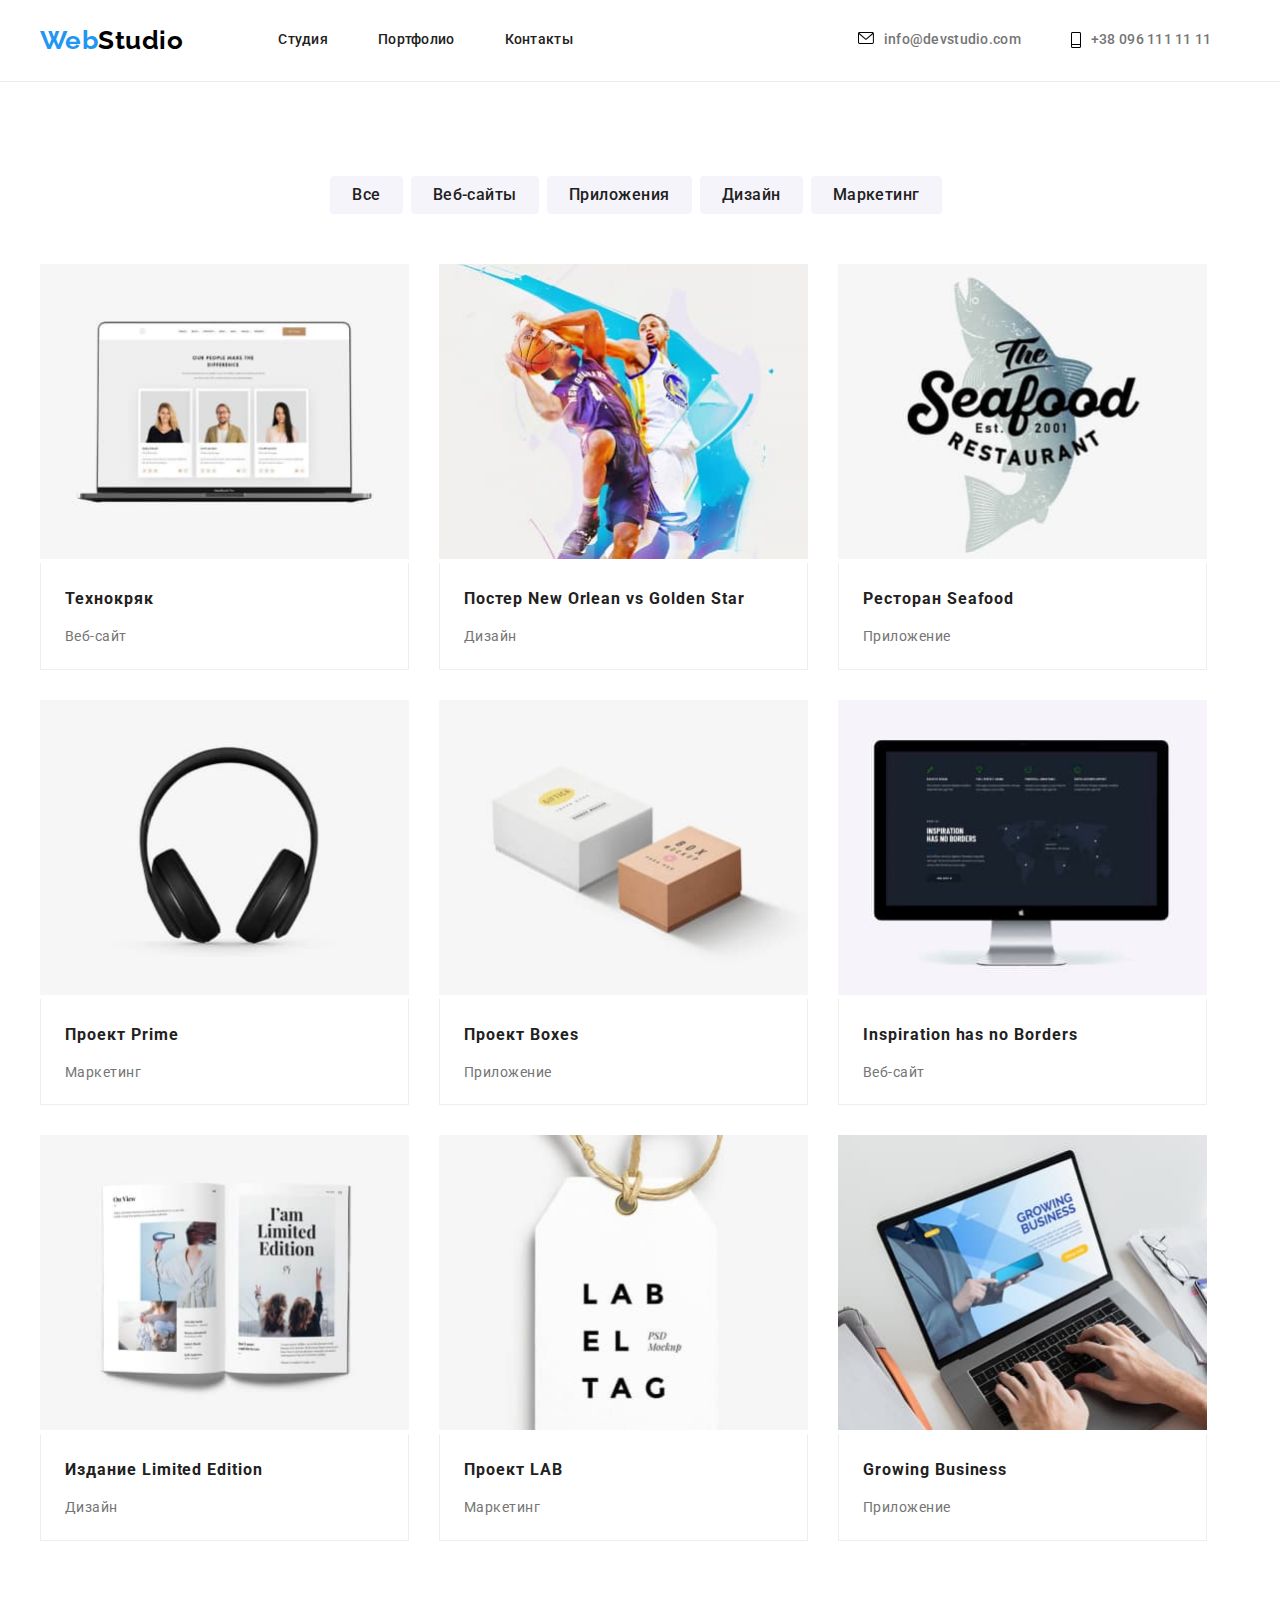
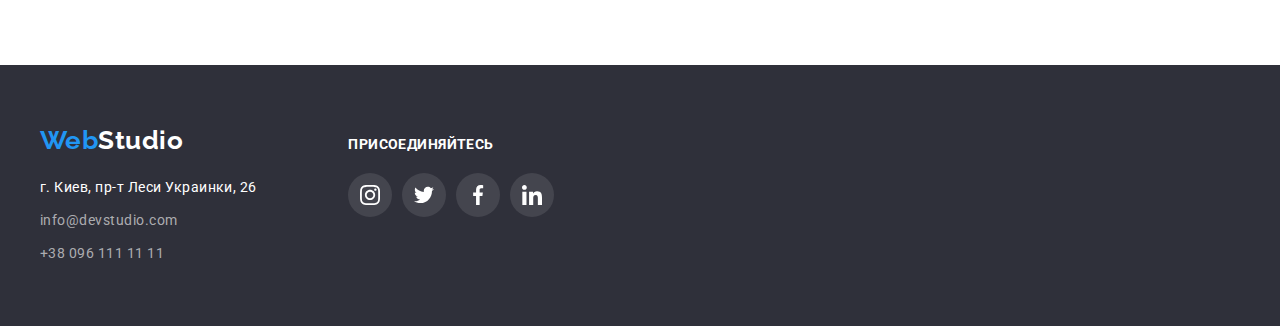
==== portfolio.html @ 30531b29 "ывы" ====
<!DOCTYPE html>
<html lang="ru">

<head>
    <meta charset="UTF-8">
    <meta http-equiv="X-UA-Compatible" content="IE=edge">
    <meta name="viewport" content="width=device-width, initial-scale=1.0">
    <title>Портфолио</title>
    <link rel="stylesheet" href="https://cdnjs.cloudflare.com/ajax/libs/modern-normalize/1.1.0/modern-normalize.min.css"
        integrity="sha512-wpPYUAdjBVSE4KJnH1VR1HeZfpl1ub8YT/NKx4PuQ5NmX2tKuGu6U/JRp5y+Y8XG2tV+wKQpNHVUX03MfMFn9Q=="
        crossorigin="anonymous" referrerpolicy="no-referrer" />
    <link
        href="https://fonts.googleapis.com/css2?family=Raleway:wght@700&family=Roboto:wght@400;500;700;900&display=swap"
        rel="stylesheet">
    <link rel="stylesheet" href="css/style.css">
</head>

<body>
    <header>
        <div class="container header-container">
            <a href="#" class="logo">Web<span class="top-logo">Studio</span></a>

            <nav>
                <ul class="navigation">
                    <li class="navigation-item">
                        <a href="./index.html" class="navigation-item-content">
                            Студия</a>
                    </li>

                    <li class="navigation-item">
                        <a href="#" class="navigation-item-content">
                            Портфолио</a>
                    </li>


                    <li class="navigation-item">
                        <a href="#" class="navigation-item-content">
                            Контакты</a>
                    </li>
                </ul>
            </nav>

            <ul class="contacts">
                <li class="contacts-item">
                    <a href="mailto:info@devstudio.com" class="contacts-item-content">
                        <svg class="contacts-icon" width="16" height="12">
                            <use href="./images/sprite.svg#icon-mail"></use>
                        </svg>
                        info@devstudio.com
                    </a>
                </li>

                <li class="contacts-item">
                    <a href="tel:+380961111111" class="contacts-item-content">
                        <svg class="contacts-icon" width="10" height="16">
                            <use href="./images/sprite.svg#icon-phone"></use>
                        </svg>
                        +38 096 111 11 11
                    </a>
                </li>
            </ul>
        </div>
    </header>
    <section class="section">
        <div class="container">
            <!-------------------TABS------------------->
            <ul class="tabs">
                <li><button class="tab" type="button">Все</button></li>
                <li><button class="tab" type="button">Веб-сайты</button></li>
                <li><button class="tab" type="button">Приложения</button></li>
                <li><button class="tab" type="button">Дизайн</button></li>
                <li><button class="tab" type="button">Маркетинг</button></li>
            </ul>

            <!-------------------GALLERY------------------->
            <ul class="galarry">

                <li class="photo-galarry">
                    <img src="./images/portfolio-img8.jpg" alt="портфолио-мужчин-и-женщин"
                        class="img-busines-portfolio">
                    <div class="photo_tittles">
                        <p class="production">Технокряк
                        <p>
                        <p class="message">Веб-сайт</p>
                    </div>
                </li>

                <li class="photo-galarry">
                    <img src="./images/portfolio-img9.jpg" alt="два-баскетболиста-в-прыжке"
                        class="img-busines-portfolio">
                    <div class="photo_tittles">
                        <p class="production">Постер New Orlean vs Golden Star
                        <p>
                        <p class="message">Дизайн</p>
                    </div>
                </li>

                <li class="photo-galarry">
                    <img src="./images/portfolio-img7.jpg" alt="логотип-рыба" class="img-busines-portfolio">
                    <div class="photo_tittles">
                        <p class="production">Ресторан Seafood
                        <p>
                        <p class="message">Приложение</p>
                    </div>
                </li>

                <li class="photo-galarry">
                    <img src="./images/portfolio-img6.jpg" alt="большие-наушники" class="img-busines-portfolio">
                    <div class="photo_tittles">
                        <p class="production">Проект Prime</p>
                        <p class="message">Маркетинг</p>
                    </div>
                </li>

                <li class="photo-galarry">
                    <img src="./images/portfolio-img5.jpg" alt="две-небольшие-коробки" class="img-busines-portfolio">
                    <div class="photo_tittles">
                        <p class="production">Проект Boxes</p>
                        <p class="message">Приложение</p>
                    </div>
                </li>

                <li class="photo-galarry">
                    <img src="./images/portfolio-img4.jpg" alt="ПК-моноблок" class="img-busines-portfolio">
                    <div class="photo_tittles">
                        <p class="production">Inspiration has no Borders</p>
                        <p class="message">Веб-сайт</p>
                    </div>
                </li>

                <li class="photo-galarry">
                    <img src="./images/portfolio-img3.jpg" alt="открытая-книга" class="img-busines-portfolio">
                    <div class="photo_tittles">
                        <p class="production">Издание Limited Edition</p>
                        <p class="message">Дизайн</p>
                    </div>
                </li>

                <li class="photo-galarry">
                    <img src="./images/portfolio-img2.jpg" alt="медальен_лэйблтэг" class="img-busines-portfolio">
                    <div class="photo_tittles">
                        <p class="production">Проект LAB</p>
                        <p class="message">Маркетинг</p>
                    </div>
                </li>

                <li class="photo-galarry">
                    <img src="./images/portfolio-img1.jpg" alt="руки-печатают-на-лэптопе" class="img-busines-portfolio">
                    <div class="photo_tittles">
                        <p class="production">Growing Business</p>
                        <p class="message">Приложение</p>
                    </div>
                </li>

            </ul>


        </div>


    </section>

    <footer>
        <div class="container foot-cont">
            <div class="contacts-wrapper">
                <a href="#" class="logo">Web<span class="bottom-logo">Studio</span></a>
                <address>
                    <ul class="contacts-list">
                        <li class="contact-color">г. Киев, пр-т Леси Украинки, 26</li>
                        <li><a href="mailto:info@devstudio.com">info@devstudio.com</a></li>
                        <li><a href="tel:+380961111111">+38 096 111 11 11</a></li>
                    </ul>
                </address>
            </div>

            <div class="contacts-social-links">
                <h3 class="connect">присоединяйтесь</h3>
                <ul class="team-social-links">
                    <li class="social-links-item">
                        <a href="instagram.com" class="social-link social-link-footer">
                            <svg class="team-icon" width="20" height="20">
                                <use href="./images/sprite.svg#icon-instagram"></use>
                            </svg>
                        </a>
                    </li>
                    <li class="social-links-item">
                        <a href="twitter.com" class="social-link social-link-footer">
                            <svg class="team-icon" width="20" height="20">
                                <use href="./images/sprite.svg#icon-twitter"></use>
                            </svg>
                        </a>
                    </li>
                    <li class="social-links-item">
                        <a href="facebook.com" class="social-link social-link-footer">
                            <svg class="team-icon" width="20" height="20">
                                <use href="./images/sprite.svg#icon-facebook"></use>
                            </svg>
                        </a>
                    </li>
                    <li class="social-links-item">
                        <a href="linkedin.com" class="social-link social-link-footer">
                            <svg class="team-icon" width="20" height="20">
                                <use href="./images/sprite.svg#icon-linkedin"></use>
                            </svg>
                        </a>
                    </li>
                </ul>
            </div>

        </div>
    </footer>
</body>

</html>
---- css/style.css ----
/* Specification */


body {
  margin: 0;
  padding: 0; 
  font-family: 'Roboto', sans-serif;
  font-style: normal;
  font-weight: normal;
  letter-spacing: 0.03em;
  color: #212121;
  
  }

h1,h2,h3,h4,h5,p,a,ul,li {
    margin: 0;
    padding: 0;
}
a {
    text-decoration: none;
    color: #212121;
}
ul {
    list-style: none;
    display: flex;
}

.container {
    width: 1200px;
    margin: 0  auto;
    padding-right: 15px;
    padding-left: 15px;
}

.section {
    padding: 94px 0;
}   

/* [1] Content Главная */

/* [1.1] HEADER     */
header {
    border-bottom: 1px solid #ECECEC;    
}

.header-container {
    display: flex;
    padding-bottom: 25px;
}

.logo {
    font-family: 'Raleway';
    font-weight: bold;
    font-size: 26px;
    line-height: 1.2; 
    color: #2196F3;
    margin-right: 95px;
    margin-top: 25px;
}

.top-logo {
   color: black; 
}


/* [1.2] Navigation and Contacts */

.navigation {   
    margin: 32px 285px auto auto;
    
} 
.contacts {
    margin-top: 32px;;
}
.contacts-icon {
    margin-right: 10px;
}

.navigation-item-content,
.contacts-item-content {
    display: flex;
    font-weight: 500;
    font-size: 14px;
    line-height: 1.1;
    letter-spacing: 0.02em;
}
.navigation-item:not(:last-child),
.contacts-item:not(:last-child) {
    margin-right: 50px;
}

.navigation-item-content:hover, 
.contacts-item-content:hover {
    color: #2196F3;
    fill: #2196F3;
}


.contacts-item-content {
    color:#757575;
}
.navigation-item-content:focus, 
.contacts-item-content:focus {
    color: #2196F3;
    fill: #2196F3;
}

 /*  [1.3] Hero Section */

.hero {
    
    background: linear-gradient(rgba(47, 48, 58, 0.4), rgba(47, 48, 58, 0.4)), url(.././images/hero-background.jpg) no-repeat top;
    padding: 200px 0;
   
}
h1 {
     margin: 0 auto auto auto ;
     font-weight: 900;
     font-size: 44px;
     line-height: 1.3;
     text-align: center;
     letter-spacing: 0.06em;
     text-transform: uppercase;
     color: #FFFFFF;
     
}

.btn {
    display: block;
    width: 200px;
    height: 50px;
    color: white;
    font-weight: bold;
    background: #2196F3;
    box-shadow: 0px 4px 4px rgba(0, 0, 0, 0.15);
    border-radius: 4px;
    margin: 0 auto;
    margin-top: 30px;
    border: 0px;
}
.btn:hover {
    border:1px solid #fff;
    color:#000;
    background: #59a0da;
    cursor: pointer;
}
.btn:active {
    border:2px solid rgb(255, 255, 255);
    color:#000;
    background: #59a0da;
    font-weight: bolder;
}

    /*  [1.4]  Section Skills      */

.skills-item:not(:last-child) {
    margin-right: 30px;
} 
.icon-place {
    height: 120px;
    background: #F5F4FA; 
    display: flex;
    justify-content: center;
    align-items: center;
}
h3 {
    margin-top: 30px;
    font-weight: bold;
    font-size: 14px;
    line-height: 1.1;
    letter-spacing: 0.03em;
    text-transform: uppercase;
}

.skills-item-message {
    font-size: 14px;
    line-height: 1.7;
    letter-spacing: 0.03em;
    color: #757575;
    width: 270px;
    margin-top: 10px;
}



/* [1.5]  Section Busines  */
.section_busines {
    padding-top: 0px;
}

h2 { 
    font-weight: bold;
    font-size: 36px;
    line-height: 1.2;
    text-align: center;
    margin-bottom: 50px;

}
.busines {
    margin-top: 50px;
}

.busines-item:not(:last-child) {
    margin-right: 30px;
} 


/*       [1.6]  Section Team      */

.team {
    flex-direction: row-reverse;
    fill: #AFB1B8;
}

.team-item {
    background: #fff; 
    box-shadow: 0px 1px 3px rgba(0, 0, 0, 0.12), 0px 1px 1px rgba(0, 0, 0, 0.14), 0px 2px 1px rgba(0, 0, 0, 0.2);
    border-radius: 0px 0px 4px 4px;

}
.team-item:not(:first-child) {
    margin-right: 30px;
}

.photo {
    width: 270px;
    height: 260px;
    
}

.team-item-text {
    padding: 30px 0;
}

.name {
    font-weight: 500;
    font-size: 16px;
    line-height: 1.2;
    text-align: center;
    margin-bottom: 10px;
}

.position {
    font-size: 16px;
    line-height: 1.2;
    text-align: center;
    color: #757575;
    margin-bottom: 16px;
    
} 
.team-social-links {
    display: flex;
    justify-content: center;
}
.social-links-item {
    margin-right: 10px;
}
.social-link {
    width: 44px;
    height: 44px;
    /* background-color: auto; */
    display: flex;
    align-items: center;
    justify-content: center;
    border-radius: 22px;
}
.social-link:hover,
.social-link:focus,
.social-link:hover .team-icon,
.social-link:focus .team-icon {
    fill: #fff;
    background-color: #2196F3;
}


/*       [1.7] Section Companys Logo */

.clients-list {
    justify-content: space-between;
}


.clients-link {
    border: 1px solid #AFB1B8;
    border-radius: 4px;  
    fill: #AFB1B8;
    background: #FFFFFF;
    display: flex;
    justify-content: center;
    align-items: center;
    padding: 16px 32px;
}
.clients-icon {
    width: 106px;
    height: 60px;
}
.clients-link:hover,
.clients-link:focus,
.clients-link:hover .team-icon,
.clients-link:focus .team-icon {
    fill: #2196F3;
    border-color: #2196F3;
}





/*       [1.8]  FOOTER          */


footer {
    background: #2F303A;
    padding: 60px 0;
}
.foot-cont {
    display: flex;
}
.bottom-logo, .contact-color {
    color: #fff;
}

address {
    margin-top: 20px;
}
.contacts-list {
    display: block;
    font-size: 14px;
    line-height: 1.7;
    font-style: normal;
}
.contacts-list a {
    color: #ACACB0;
}
.contacts-list li:not(:first-child) {

    margin-top: 9px;
}

.contacts-social-links {
    margin-left: 70px;
    padding-top: 12px;
    color: #FFFFFF;
    fill: #FFFFFF;
}

.connect {
     margin: 0 auto 20px auto;
}
.social-link-footer {
   
    background: rgba(255, 255, 255, 0.1);
}



/*    [2] Portfolio       */



/*    [2.1] TABS */

.tabs {
    justify-content: center;
    
}
.tab {
    font-family: 'Roboto', sans-serif;
    font-weight: 500;
    font-size: 16px;
    line-height: 1.6;
    letter-spacing: 0.03em;
    color: #212121;
    text-align: center;
    margin-right: 8px;
    padding: 6px 22px;
    background: #F5F4FA;
    border-radius: 4px;
    border: none;
    
}
.tab:hover {
    background: #2196F3;
    box-shadow: 0px 3px 1px rgba(0, 0, 0, 0.1), 0px 1px 2px rgba(0, 0, 0, 0.08), 0px 2px 2px rgba(0, 0, 0, 0.12);
    color: #fff;
    cursor: pointer;
}
.tab:focus {
    background: #2196F3;
    box-shadow: 0px 3px 1px rgba(0, 0, 0, 0.1), 0px 1px 2px rgba(0, 0, 0, 0.08), 0px 2px 2px rgba(0, 0, 0, 0.12);
    color: #fff;
}



/*           [2.2] GALARRY            */

.galarry {
    flex-flow: row wrap;
    margin-top: 50px;
}

.img-busines-portfolio {
    width: 369px;
    height: 295px;
    
}
.photo-galarry {
    margin-right: 30px;
    margin-bottom: 30px;
    display: block;
}
.photo-galarry:nth-child(3n + 3) {
    
    margin-right: 0;
}
.photo-galarry:hover {
    box-shadow: 0px 1px 1px rgba(0, 0, 0, 0.12), 0px 4px 4px rgba(0, 0, 0, 0.06), 1px 4px 6px rgba(0, 0, 0, 0.16);
}

.photo_tittles {
    padding: 20px 24px;  
    border-bottom: 1px solid #EEE;
    border-right: 1px solid #EEE;
    border-left: 1px solid #EEE;
    
}

.production {
    
    font-weight: bold;
    line-height: 2;
    letter-spacing: 0.06em;
}

.message {
    font-size: 14px;
    line-height: 1.7;
    color: #757575;
    margin-top: 10px; 
}
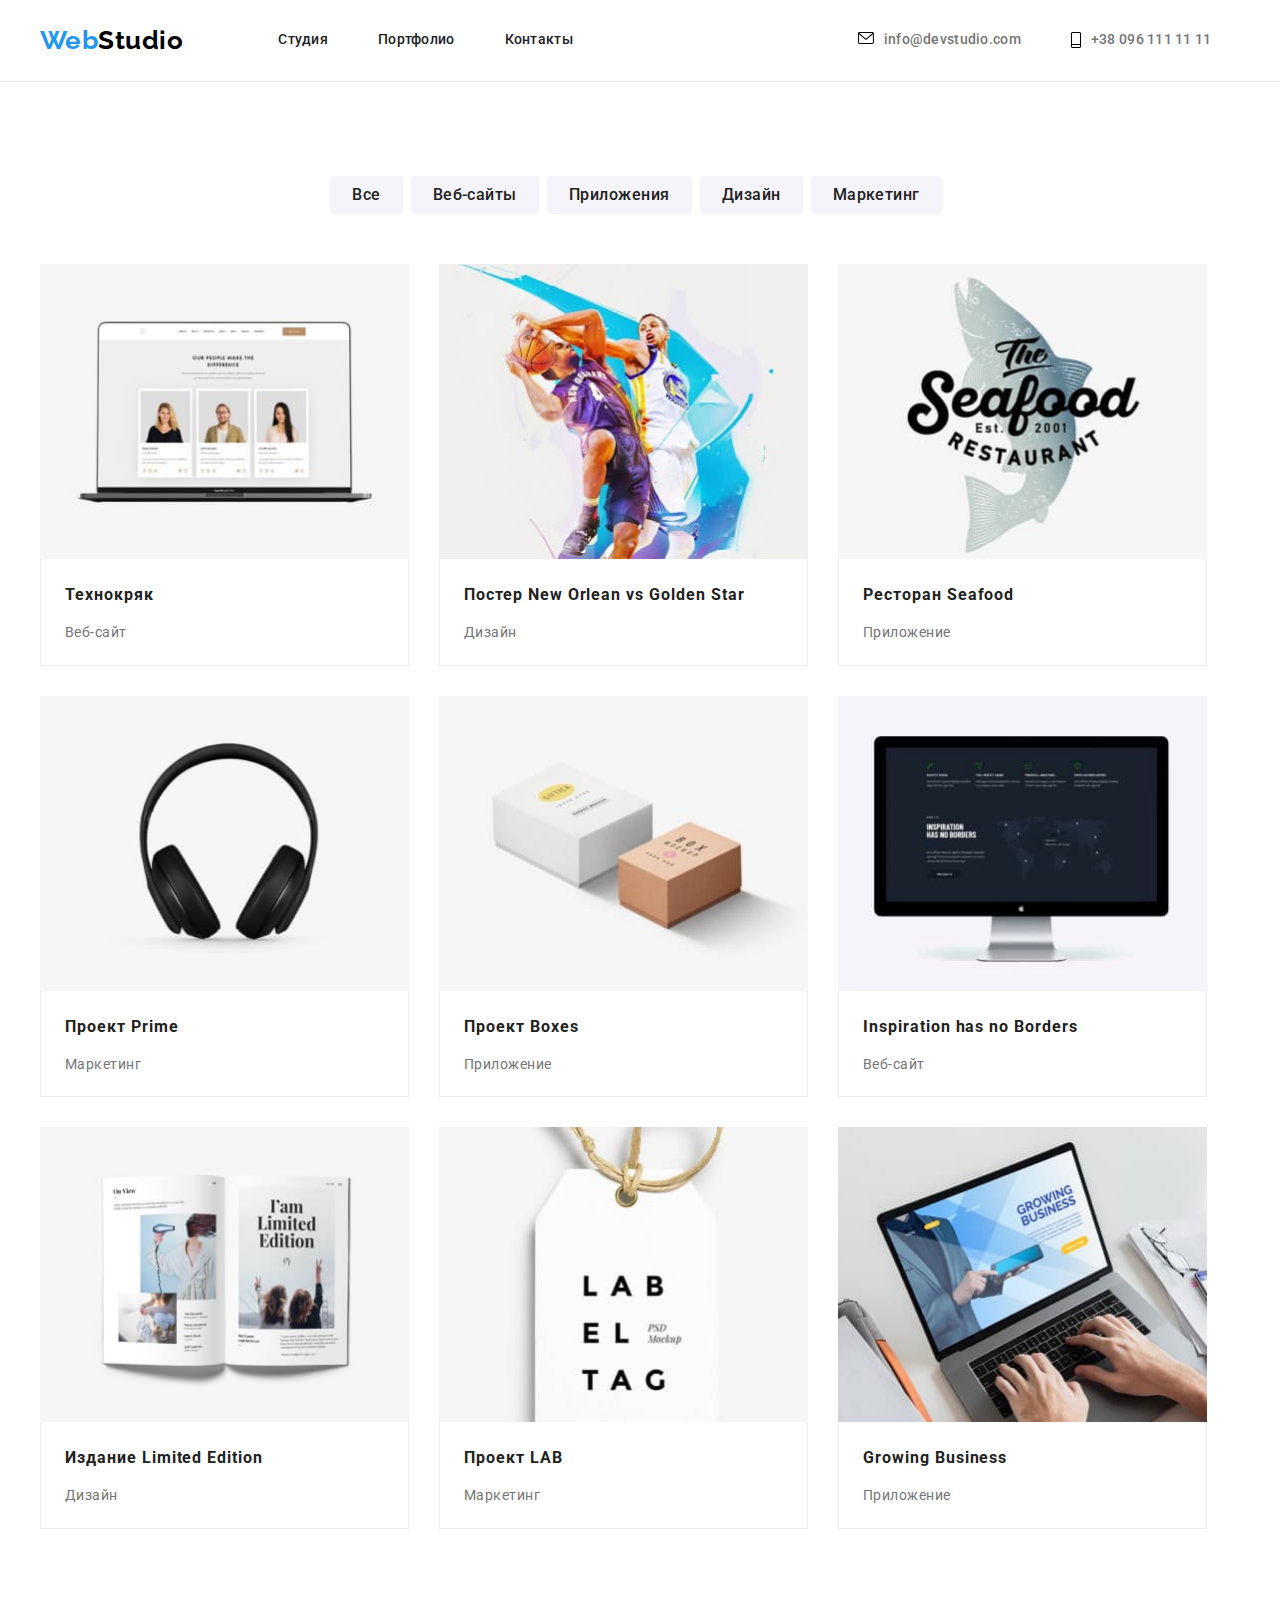
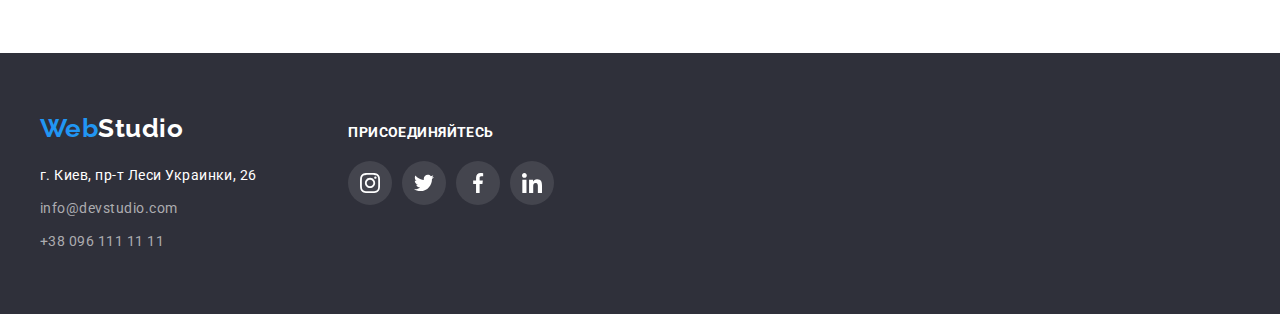
==== commit e3f68fd2: "overlay в портфолио" ====
--- a/portfolio.html
+++ b/portfolio.html
@@ -75,19 +75,35 @@
             <!-------------------GALLERY------------------->
             <ul class="galarry">
 
-                <li class="photo-galarry">
-                    <img src="./images/portfolio-img8.jpg" alt="портфолио-мужчин-и-женщин"
-                        class="img-busines-portfolio">
-                    <div class="photo_tittles">
-                        <p class="production">Технокряк
-                        <p>
+                <li class="gallary-card">
+                    <div class="gallary-card-image">
+                        <img src="./images/portfolio-img8.jpg" alt="портфолио-мужчин-и-женщин"
+                            class="img-busines-portfolio">
+                        <div class="overlay-txt">
+                            <p>
+                                Технокряк это современная площадка распространения коронавируса. Компании используют эту платформу для цифрового шпионажа и атак на защищённые сервера конкурентов.
+                            </p>
+                        </div>
+
+                    </div>
+
+
+                    <div class="photo_tittles">
+                        <p class="production">Технокряк<p>
                         <p class="message">Веб-сайт</p>
                     </div>
                 </li>
 
-                <li class="photo-galarry">
-                    <img src="./images/portfolio-img9.jpg" alt="два-баскетболиста-в-прыжке"
-                        class="img-busines-portfolio">
+                <li class="gallary-card">
+                    <div class="gallary-card-image">
+                        <img src="./images/portfolio-img9.jpg" alt="два-баскетболиста-в-прыжке"
+                            class="img-busines-portfolio">
+                            <div class="overlay-txt">
+                                <p>
+                                    Технокряк это современная площадка распространения коронавируса. Компании используют эту платформу для цифрового шпионажа и атак на защищённые сервера конкурентов.
+                                </p>
+                            </div> 
+                    </div>      
                     <div class="photo_tittles">
                         <p class="production">Постер New Orlean vs Golden Star
                         <p>
@@ -95,8 +111,15 @@
                     </div>
                 </li>
 
-                <li class="photo-galarry">
-                    <img src="./images/portfolio-img7.jpg" alt="логотип-рыба" class="img-busines-portfolio">
+                <li class="gallary-card">
+                    <div class="gallary-card-image">
+                        <img src="./images/portfolio-img7.jpg" alt="логотип-рыба" class="img-busines-portfolio">
+                        <div class="overlay-txt">
+                            <p>
+                                Технокряк это современная площадка распространения коронавируса. Компании используют эту платформу для цифрового шпионажа и атак на защищённые сервера конкурентов.
+                            </p>
+                        </div>
+                    </div>
                     <div class="photo_tittles">
                         <p class="production">Ресторан Seafood
                         <p>
@@ -104,48 +127,95 @@
                     </div>
                 </li>
 
-                <li class="photo-galarry">
-                    <img src="./images/portfolio-img6.jpg" alt="большие-наушники" class="img-busines-portfolio">
+                <li class="gallary-card">
+                    <div class="gallary-card-image">
+                        <img src="./images/portfolio-img6.jpg" alt="большие-наушники" class="img-busines-portfolio">
+                        <div class="overlay-txt">
+                            <p>
+                                Технокряк это современная площадка распространения коронавируса. Компании используют эту платформу для цифрового шпионажа и атак на защищённые сервера конкурентов.
+                            </p>
+                        </div>
+                    </div>
                     <div class="photo_tittles">
                         <p class="production">Проект Prime</p>
                         <p class="message">Маркетинг</p>
                     </div>
                 </li>
 
-                <li class="photo-galarry">
-                    <img src="./images/portfolio-img5.jpg" alt="две-небольшие-коробки" class="img-busines-portfolio">
+                <li class="gallary-card">
+                    <div class="gallary-card-image">
+                        <img src="./images/portfolio-img5.jpg" alt="две-небольшие-коробки" class="img-busines-portfolio">
+                        <div class="overlay-txt">
+                            <p>
+                                Технокряк это современная площадка распространения коронавируса. Компании используют эту платформу для цифрового шпионажа и атак на защищённые сервера конкурентов.
+                            </p>
+                        </div>
+                    </div>
                     <div class="photo_tittles">
                         <p class="production">Проект Boxes</p>
                         <p class="message">Приложение</p>
                     </div>
                 </li>
 
-                <li class="photo-galarry">
-                    <img src="./images/portfolio-img4.jpg" alt="ПК-моноблок" class="img-busines-portfolio">
+                <li class="gallary-card">
+                    <div class="gallary-card-image">
+                        <img src="./images/portfolio-img4.jpg" alt="ПК-моноблок" class="img-busines-portfolio">
+                        <div class="overlay-txt">
+                            <p>
+                                Технокряк это современная площадка распространения коронавируса. Компании используют эту платформу для цифрового шпионажа и атак на защищённые сервера конкурентов.
+                            </p>
+                        </div>
+                    </div>
                     <div class="photo_tittles">
                         <p class="production">Inspiration has no Borders</p>
                         <p class="message">Веб-сайт</p>
                     </div>
                 </li>
 
-                <li class="photo-galarry">
-                    <img src="./images/portfolio-img3.jpg" alt="открытая-книга" class="img-busines-portfolio">
+                <li class="gallary-card">
+                    <div class="gallary-card-image">
+                        <img src="./images/portfolio-img3.jpg" alt="открытая-книга" class="img-busines-portfolio">
+                        <div class="overlay-txt">
+                            <p>
+                                Технокряк это современная площадка распространения коронавируса. Компании используют эту платформу для цифрового шпионажа и атак на защищённые сервера конкурентов.
+                            </p>
+                        </div>
+                    </div>
                     <div class="photo_tittles">
                         <p class="production">Издание Limited Edition</p>
                         <p class="message">Дизайн</p>
                     </div>
                 </li>
 
-                <li class="photo-galarry">
-                    <img src="./images/portfolio-img2.jpg" alt="медальен_лэйблтэг" class="img-busines-portfolio">
+                <li class="gallary-card">
+                    <div class="gallary-card-image">
+                        <img src="./images/portfolio-img2.jpg" alt="медальен_лэйблтэг" class="img-busines-portfolio">
+                        <div class="overlay-txt">
+                            <p>
+                                Технокряк это современная площадка распространения коронавируса. Компании используют эту платформу для цифрового шпионажа и атак на защищённые сервера конкурентов.
+                            </p>
+                        </div>
+                    </div>
                     <div class="photo_tittles">
                         <p class="production">Проект LAB</p>
                         <p class="message">Маркетинг</p>
                     </div>
                 </li>
 
-                <li class="photo-galarry">
-                    <img src="./images/portfolio-img1.jpg" alt="руки-печатают-на-лэптопе" class="img-busines-portfolio">
+                <li class="gallary-card">
+                    <div class="gallary-card-image">
+                        <img src="./images/portfolio-img1.jpg" alt="руки-печатают-на-лэптопе" class="img-busines-portfolio">
+                        <div class="overlay-txt">
+                            <p>
+                                Технокряк это современная площадка распространения коронавируса. Компании используют эту платформу для цифрового шпионажа и атак на защищённые сервера конкурентов.
+                            </p>
+                        </div>
+                        <div class="overlay-txt">
+                            <p>
+                                Технокряк это современная площадка распространения коронавируса. Компании используют эту платформу для цифрового шпионажа и атак на защищённые сервера конкурентов.
+                            </p>
+                        </div>
+                    </div>
                     <div class="photo_tittles">
                         <p class="production">Growing Business</p>
                         <p class="message">Приложение</p>
--- a/css/style.css
+++ b/css/style.css
@@ -400,21 +400,65 @@
     margin-top: 50px;
 }
 
+.gallary-card {
+    margin-right: 30px;
+    margin-bottom: 30px;
+ }
+
+.gallary-card-image {
+    position: relative;
+    overflow: hidden;
+}
+   
+.gallary-card-image::before {
+    content: '';
+    display: inline-block;
+    position: absolute;
+    width: 100%;
+    height: 100%;
+    background-color: rgba(33, 150, 243, 0.9);
+    top: 100%;
+    transition: transform 250ms cubic-bezier(0.4, 0, 0.2, 1);
+
+}
+
+.gallary-card:hover .gallary-card-image::before,
+.gallary-card:hover .overlay-txt {
+    transform: translateY(-100%);
+}
+
+.overlay-txt {
+    content: '';
+    display: flex;
+    position: absolute;
+    width: 100%;
+    height: 100%;
+    top: 100%;
+    transition: transform 250ms cubic-bezier(0.4, 0, 0.2, 1);
+    font-size: 18px;
+    line-height: 1.5;
+    color: #fff;
+    justify-content: center;
+    align-items: center;
+    padding-left: 24px;
+    padding-right: 24px;
+    
+
+}
+
+
+
 .img-busines-portfolio {
+    display: flex;
     width: 369px;
     height: 295px;
-    
-}
-.photo-galarry {
-    margin-right: 30px;
-    margin-bottom: 30px;
-    display: block;
-}
-.photo-galarry:nth-child(3n + 3) {
+}
+
+.gallary-card:nth-child(3n + 3) {
     
     margin-right: 0;
 }
-.photo-galarry:hover {
+.gallary-card:hover {
     box-shadow: 0px 1px 1px rgba(0, 0, 0, 0.12), 0px 4px 4px rgba(0, 0, 0, 0.06), 1px 4px 6px rgba(0, 0, 0, 0.16);
 }
 
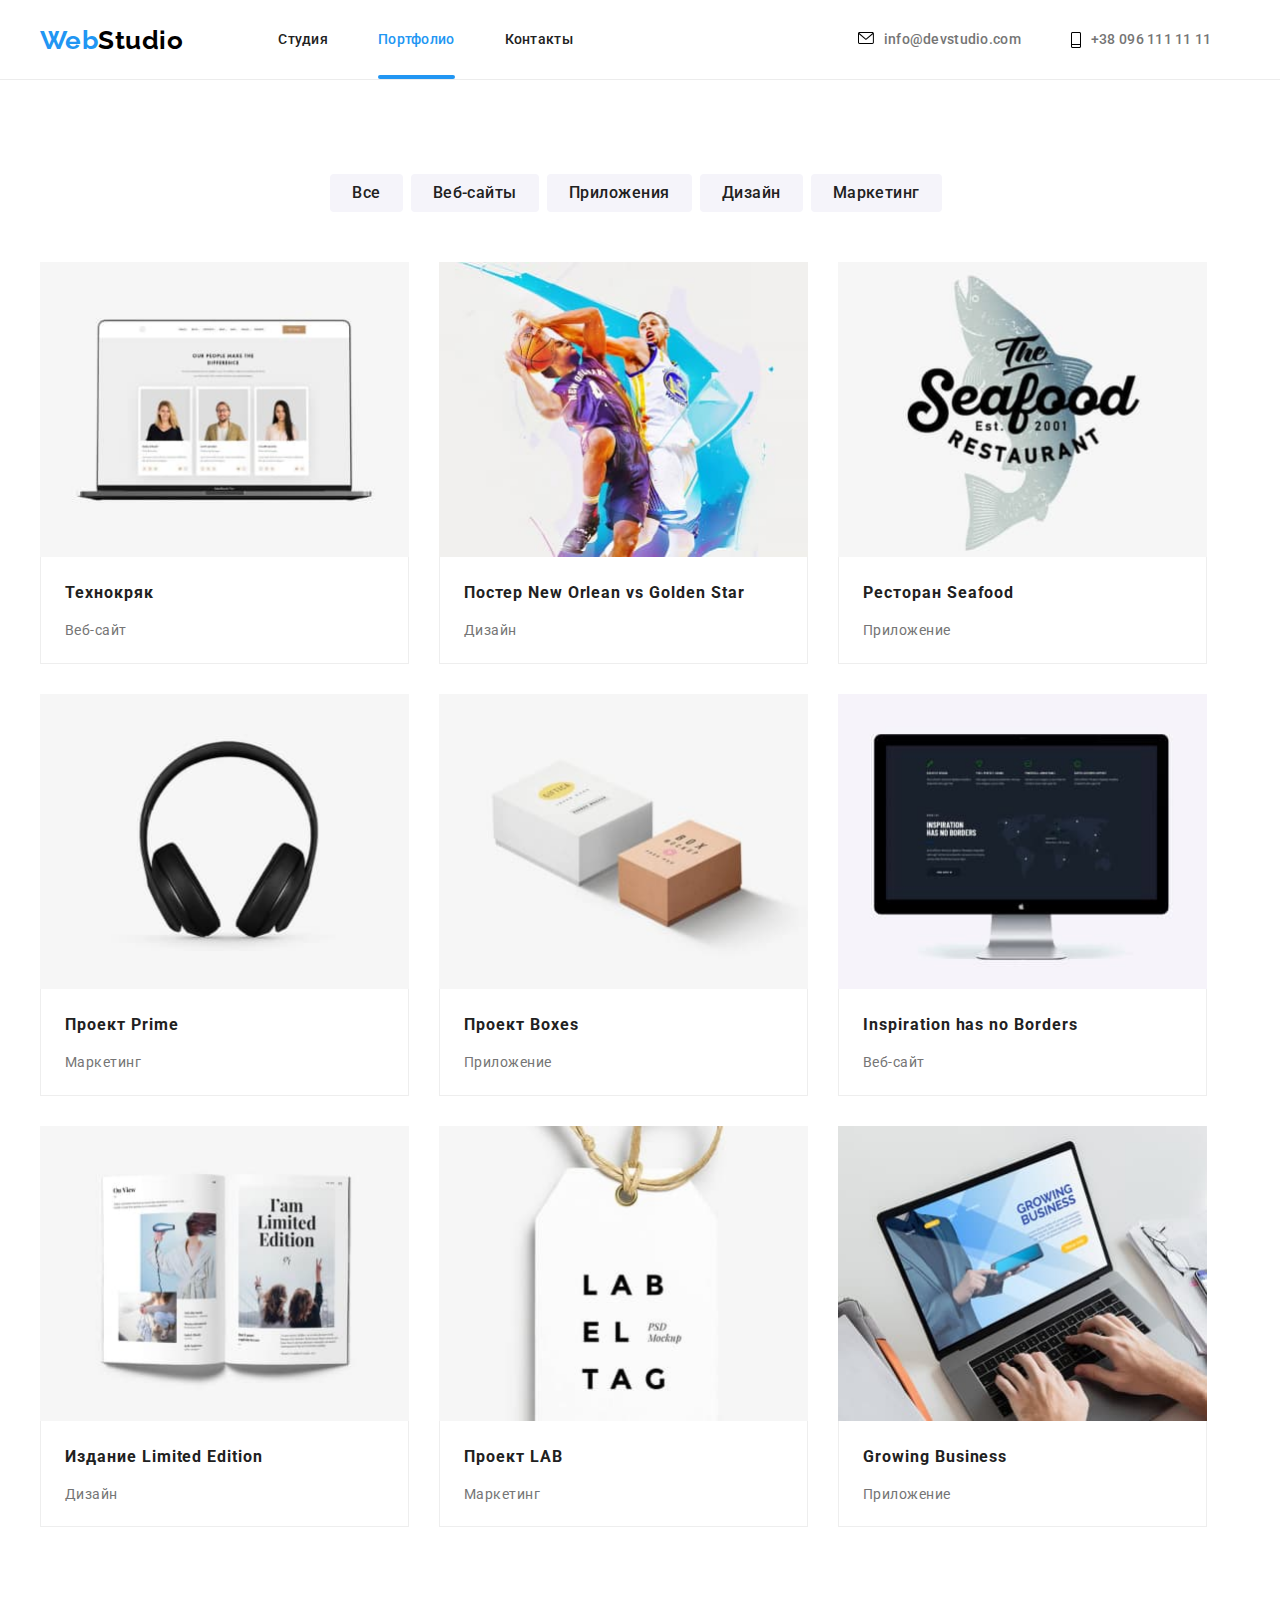
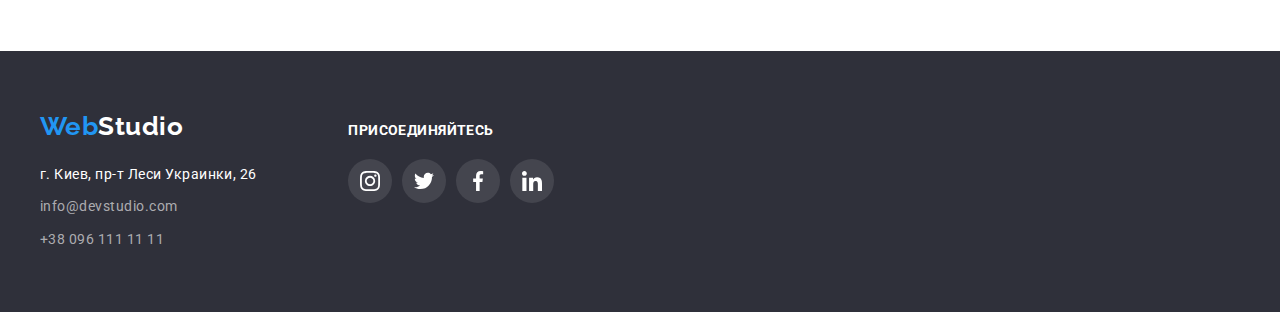
==== commit 9ebe73f9: "дз 5 готово" ====
--- a/portfolio.html
+++ b/portfolio.html
@@ -27,8 +27,8 @@
                             Студия</a>
                     </li>
 
-                    <li class="navigation-item">
-                        <a href="#" class="navigation-item-content">
+                    <li class="navigation-item active">
+                        <a href="#" class="navigation-item-content active">
                             Портфолио</a>
                     </li>
 
@@ -81,15 +81,17 @@
                             class="img-busines-portfolio">
                         <div class="overlay-txt">
                             <p>
-                                Технокряк это современная площадка распространения коронавируса. Компании используют эту платформу для цифрового шпионажа и атак на защищённые сервера конкурентов.
-                            </p>
-                        </div>
-
-                    </div>
-
-
-                    <div class="photo_tittles">
-                        <p class="production">Технокряк<p>
+                                Технокряк это современная площадка распространения коронавируса. Компании используют эту
+                                платформу для цифрового шпионажа и атак на защищённые сервера конкурентов.
+                            </p>
+                        </div>
+
+                    </div>
+
+
+                    <div class="photo_tittles">
+                        <p class="production">Технокряк
+                        <p>
                         <p class="message">Веб-сайт</p>
                     </div>
                 </li>
@@ -98,12 +100,13 @@
                     <div class="gallary-card-image">
                         <img src="./images/portfolio-img9.jpg" alt="два-баскетболиста-в-прыжке"
                             class="img-busines-portfolio">
-                            <div class="overlay-txt">
-                                <p>
-                                    Технокряк это современная площадка распространения коронавируса. Компании используют эту платформу для цифрового шпионажа и атак на защищённые сервера конкурентов.
-                                </p>
-                            </div> 
-                    </div>      
+                        <div class="overlay-txt">
+                            <p>
+                                Технокряк это современная площадка распространения коронавируса. Компании используют эту
+                                платформу для цифрового шпионажа и атак на защищённые сервера конкурентов.
+                            </p>
+                        </div>
+                    </div>
                     <div class="photo_tittles">
                         <p class="production">Постер New Orlean vs Golden Star
                         <p>
@@ -116,7 +119,8 @@
                         <img src="./images/portfolio-img7.jpg" alt="логотип-рыба" class="img-busines-portfolio">
                         <div class="overlay-txt">
                             <p>
-                                Технокряк это современная площадка распространения коронавируса. Компании используют эту платформу для цифрового шпионажа и атак на защищённые сервера конкурентов.
+                                Технокряк это современная площадка распространения коронавируса. Компании используют эту
+                                платформу для цифрового шпионажа и атак на защищённые сервера конкурентов.
                             </p>
                         </div>
                     </div>
@@ -132,7 +136,8 @@
                         <img src="./images/portfolio-img6.jpg" alt="большие-наушники" class="img-busines-portfolio">
                         <div class="overlay-txt">
                             <p>
-                                Технокряк это современная площадка распространения коронавируса. Компании используют эту платформу для цифрового шпионажа и атак на защищённые сервера конкурентов.
+                                Технокряк это современная площадка распространения коронавируса. Компании используют эту
+                                платформу для цифрового шпионажа и атак на защищённые сервера конкурентов.
                             </p>
                         </div>
                     </div>
@@ -144,10 +149,12 @@
 
                 <li class="gallary-card">
                     <div class="gallary-card-image">
-                        <img src="./images/portfolio-img5.jpg" alt="две-небольшие-коробки" class="img-busines-portfolio">
-                        <div class="overlay-txt">
-                            <p>
-                                Технокряк это современная площадка распространения коронавируса. Компании используют эту платформу для цифрового шпионажа и атак на защищённые сервера конкурентов.
+                        <img src="./images/portfolio-img5.jpg" alt="две-небольшие-коробки"
+                            class="img-busines-portfolio">
+                        <div class="overlay-txt">
+                            <p>
+                                Технокряк это современная площадка распространения коронавируса. Компании используют эту
+                                платформу для цифрового шпионажа и атак на защищённые сервера конкурентов.
                             </p>
                         </div>
                     </div>
@@ -162,7 +169,8 @@
                         <img src="./images/portfolio-img4.jpg" alt="ПК-моноблок" class="img-busines-portfolio">
                         <div class="overlay-txt">
                             <p>
-                                Технокряк это современная площадка распространения коронавируса. Компании используют эту платформу для цифрового шпионажа и атак на защищённые сервера конкурентов.
+                                Технокряк это современная площадка распространения коронавируса. Компании используют эту
+                                платформу для цифрового шпионажа и атак на защищённые сервера конкурентов.
                             </p>
                         </div>
                     </div>
@@ -177,7 +185,8 @@
                         <img src="./images/portfolio-img3.jpg" alt="открытая-книга" class="img-busines-portfolio">
                         <div class="overlay-txt">
                             <p>
-                                Технокряк это современная площадка распространения коронавируса. Компании используют эту платформу для цифрового шпионажа и атак на защищённые сервера конкурентов.
+                                Технокряк это современная площадка распространения коронавируса. Компании используют эту
+                                платформу для цифрового шпионажа и атак на защищённые сервера конкурентов.
                             </p>
                         </div>
                     </div>
@@ -192,7 +201,8 @@
                         <img src="./images/portfolio-img2.jpg" alt="медальен_лэйблтэг" class="img-busines-portfolio">
                         <div class="overlay-txt">
                             <p>
-                                Технокряк это современная площадка распространения коронавируса. Компании используют эту платформу для цифрового шпионажа и атак на защищённые сервера конкурентов.
+                                Технокряк это современная площадка распространения коронавируса. Компании используют эту
+                                платформу для цифрового шпионажа и атак на защищённые сервера конкурентов.
                             </p>
                         </div>
                     </div>
@@ -204,15 +214,18 @@
 
                 <li class="gallary-card">
                     <div class="gallary-card-image">
-                        <img src="./images/portfolio-img1.jpg" alt="руки-печатают-на-лэптопе" class="img-busines-portfolio">
-                        <div class="overlay-txt">
-                            <p>
-                                Технокряк это современная площадка распространения коронавируса. Компании используют эту платформу для цифрового шпионажа и атак на защищённые сервера конкурентов.
-                            </p>
-                        </div>
-                        <div class="overlay-txt">
-                            <p>
-                                Технокряк это современная площадка распространения коронавируса. Компании используют эту платформу для цифрового шпионажа и атак на защищённые сервера конкурентов.
+                        <img src="./images/portfolio-img1.jpg" alt="руки-печатают-на-лэптопе"
+                            class="img-busines-portfolio">
+                        <div class="overlay-txt">
+                            <p>
+                                Технокряк это современная площадка распространения коронавируса. Компании используют эту
+                                платформу для цифрового шпионажа и атак на защищённые сервера конкурентов.
+                            </p>
+                        </div>
+                        <div class="overlay-txt">
+                            <p>
+                                Технокряк это современная площадка распространения коронавируса. Компании используют эту
+                                платформу для цифрового шпионажа и атак на защищённые сервера конкурентов.
                             </p>
                         </div>
                     </div>
--- a/css/style.css
+++ b/css/style.css
@@ -45,7 +45,7 @@
 
 .header-container {
     display: flex;
-    padding-bottom: 25px;
+    padding-bottom: 0;
 }
 
 .logo {
@@ -76,6 +76,7 @@
     margin-right: 10px;
 }
 
+
 .navigation-item-content,
 .contacts-item-content {
     display: flex;
@@ -105,6 +106,20 @@
     fill: #2196F3;
 }
 
+
+.navigation-item.active::after {
+    display: block;
+    content: '';
+    
+    height: 4px;
+    width: 100%;
+    background-color: #2196F3;
+    margin-top: 28px;   
+    border-radius: 2px; 
+} 
+.navigation-item-content.active {
+    color: #2196F3;
+}
  /*  [1.3] Hero Section */
 
 .hero {
@@ -151,6 +166,57 @@
     font-weight: bolder;
 }
 
+.backdrop {
+    position: fixed;
+    background: rgba(47, 48, 58, 0.5);
+    width: 100%;
+    height: 100%;
+    top: 0;
+    left: 0;
+    
+    transition: opacity 250ms cubic-bezier(0.4, 0, 0.2, 1);
+ 
+ }
+ .backdrop.is-hidden {
+     opacity: 0;
+     pointer-events: none;
+     
+
+ }
+
+  
+.modal-window {
+    width: 528px;
+    height: 581px;
+    background: #FFFFFF;
+    box-shadow: 0px 1px 3px rgba(0, 0, 0, 0.12), 
+                0px 1px 1px rgba(0, 0, 0, 0.14), 
+                0px 2px 1px rgba(0, 0, 0, 0.2);
+    border-radius: 4px;
+    display: flex;
+    justify-content:flex-end;
+    padding: 8px;
+    position: absolute;
+    top: 221px;
+    left: calc(50% - 264px);
+    transform-origin:center;
+    transform: scale(1);
+    transition: transform 250ms cubic-bezier(0.4, 0, 0.2, 1);
+}
+
+.backdrop.is-hidden .modal-window {
+    transform: scale(0.5);
+}
+
+.close-btn {
+    width: 30px;
+    height: 30px;
+    background: #FFFFFF;
+    border: 1px solid rgba(0, 0, 0, 0.1);
+    border-radius: 50%;
+}
+
+
     /*  [1.4]  Section Skills      */
 
 .skills-item:not(:last-child) {
@@ -199,10 +265,28 @@
 .busines {
     margin-top: 50px;
 }
-
+.busines-item {
+    position: relative;
+}
 .busines-item:not(:last-child) {
     margin-right: 30px;
 } 
+
+.busines-item-tittle h3 {
+    margin-top: 0;
+}
+.busines-item-tittle {
+    color: #fff;
+    background-color: rgba(47, 48, 58, 0.8);
+    display: flex;
+    justify-content: center;
+    align-items: center;
+    height: 70px;
+    width: 100%;
+    position: absolute;
+    left: 0;
+    bottom: 0;
+}
 
 
 /*       [1.6]  Section Team      */
